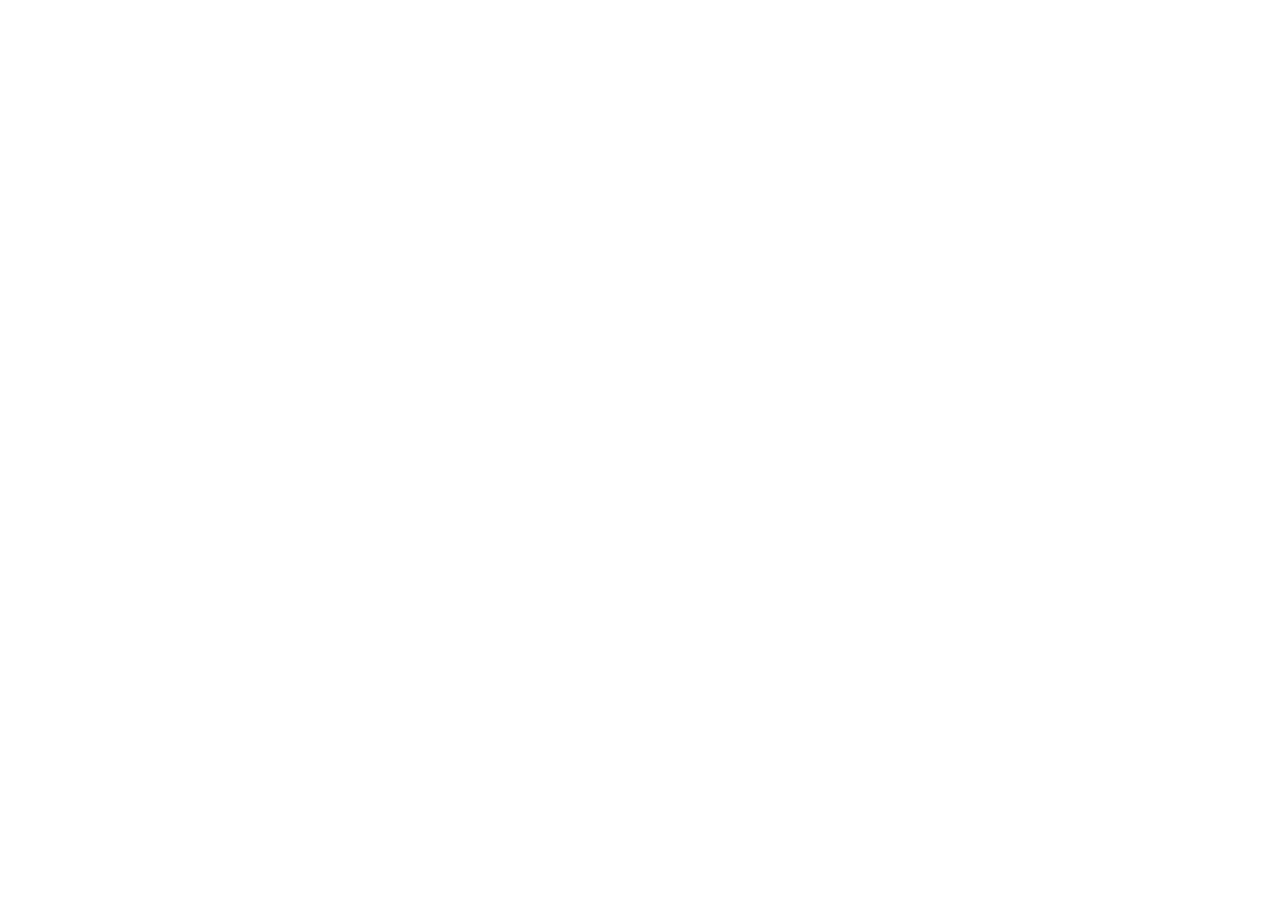
==== index.html @ 814e3331 "task snapshot 1abb7cf3-5ac6-4696-89cf-13df6f680835" ====
<!doctype html>
<html lang="zh-CN">
  <head>
    <meta charset="UTF-8" />
    <meta name="viewport" content="width=device-width, initial-scale=1.0" />
    <title>coder-app-name</title>
    <link
      rel="stylesheet"
      href="https://cdnjs.cloudflare.com/ajax/libs/font-awesome/6.4.0/css/all.min.css"
    />
    <style>
      /* 内联样式确保主题色立即生效，避免闪烁 */
      html,
      body {
        margin: 0;
        padding: 0;
        width: 100%;
        height: 100%;
      }
      html.light,
      html.light body {
        background-color: #ffffff !important;
        color: #000000;
      }
      html.dark,
      html.dark body {
        background-color: #1a1a1a !important;
        color: #ffffff;
      }
    </style>
    <script>
      // 在 React 加载前立即设置主题，避免闪烁
      (function () {
        const isInIframe = window.self !== window.top;

        function applyThemeToDOM(theme) {
          document.documentElement.classList.remove("light", "dark");
          document.documentElement.classList.add(theme);
          document.documentElement.setAttribute("data-theme", theme);
        }

        if (isInIframe) {
          // 监听父窗口主动推送的主题消息
          window.addEventListener("message", function (event) {
            if (event.data && typeof event.data.theme === "string") {
              const theme = event.data.theme;
              if (theme === "light" || theme === "dark") {
                applyThemeToDOM(theme);
              }
            }
          });
        } else {
          // 非 iframe 环境，使用默认 light 主题
          applyThemeToDOM("light");
        }
      })();
    </script>
      <script>
      (function () {
        if (window.self === window.top) return;
        var reported = {};
        window.addEventListener("error", function (event) {
          // 资源加载失败的 error 事件没有 message，此处仅上报 JS 运行时错误
          if (!event || !event.message) return;
          var key =
            event.message + "|" + (event.filename || "") + "|" + (event.lineno || 0);
          if (reported[key]) return; // 相同错误只上报一次，避免渲染循环刷屏
          reported[key] = true;
          try {
            window.parent.postMessage(
              {
                type: "sandbox-runtime-error",
                payload: {
                  message: String(event.message).slice(0, 500),
                  filename: event.filename || "",
                  lineno: event.lineno || 0,
                  colno: event.colno || 0,
                  stack:
                    event.error && event.error.stack
                      ? String(event.error.stack).slice(0, 2000)
                      : ""
                }
              },
              "*"
            );
          } catch (e) {
            /* 上报失败不影响页面运行 */
          }
        });
      })();
    </script>
  </head>
  <body>
    <div id="root"></div>
    <script type="module" src="/src/main.jsx"></script>
  </body>
</html>
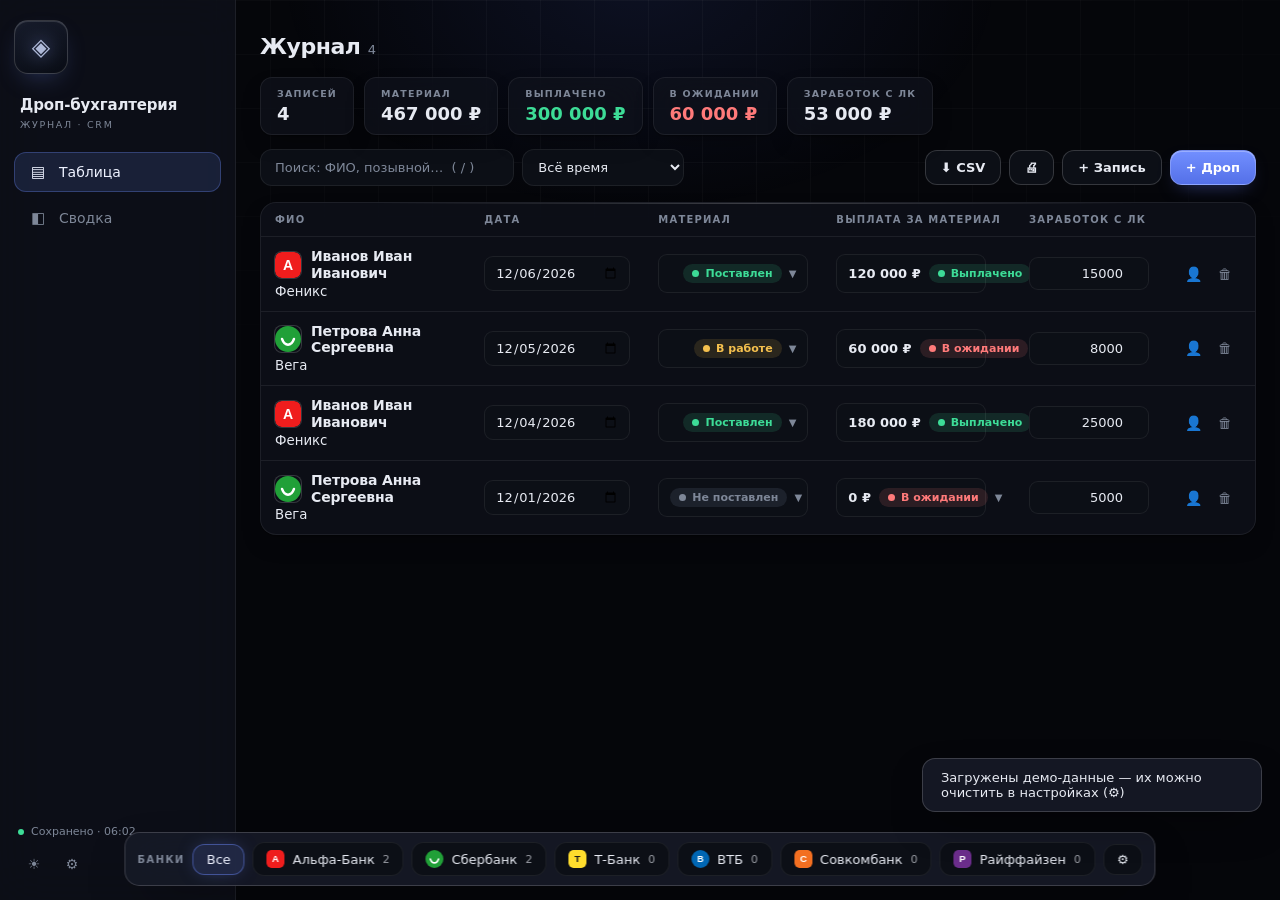
==== commit 2bb1e8b4: "task snapshot 3b0ef8f5-7a35-4649-995d-c5cd3f807c59" ====
--- a/index.html
+++ b/index.html
@@ -1,97 +1,21 @@
-<!doctype html>
-<html lang="zh-CN">
-  <head>
-    <meta charset="UTF-8" />
-    <meta name="viewport" content="width=device-width, initial-scale=1.0" />
-    <title>coder-app-name</title>
-    <link
-      rel="stylesheet"
-      href="https://cdnjs.cloudflare.com/ajax/libs/font-awesome/6.4.0/css/all.min.css"
-    />
-    <style>
-      /* 内联样式确保主题色立即生效，避免闪烁 */
-      html,
-      body {
-        margin: 0;
-        padding: 0;
-        width: 100%;
-        height: 100%;
-      }
-      html.light,
-      html.light body {
-        background-color: #ffffff !important;
-        color: #000000;
-      }
-      html.dark,
-      html.dark body {
-        background-color: #1a1a1a !important;
-        color: #ffffff;
-      }
-    </style>
-    <script>
-      // 在 React 加载前立即设置主题，避免闪烁
-      (function () {
-        const isInIframe = window.self !== window.top;
-
-        function applyThemeToDOM(theme) {
-          document.documentElement.classList.remove("light", "dark");
-          document.documentElement.classList.add(theme);
-          document.documentElement.setAttribute("data-theme", theme);
-        }
-
-        if (isInIframe) {
-          // 监听父窗口主动推送的主题消息
-          window.addEventListener("message", function (event) {
-            if (event.data && typeof event.data.theme === "string") {
-              const theme = event.data.theme;
-              if (theme === "light" || theme === "dark") {
-                applyThemeToDOM(theme);
-              }
-            }
-          });
-        } else {
-          // 非 iframe 环境，使用默认 light 主题
-          applyThemeToDOM("light");
-        }
-      })();
-    </script>
-      <script>
-      (function () {
-        if (window.self === window.top) return;
-        var reported = {};
-        window.addEventListener("error", function (event) {
-          // 资源加载失败的 error 事件没有 message，此处仅上报 JS 运行时错误
-          if (!event || !event.message) return;
-          var key =
-            event.message + "|" + (event.filename || "") + "|" + (event.lineno || 0);
-          if (reported[key]) return; // 相同错误只上报一次，避免渲染循环刷屏
-          reported[key] = true;
-          try {
-            window.parent.postMessage(
-              {
-                type: "sandbox-runtime-error",
-                payload: {
-                  message: String(event.message).slice(0, 500),
-                  filename: event.filename || "",
-                  lineno: event.lineno || 0,
-                  colno: event.colno || 0,
-                  stack:
-                    event.error && event.error.stack
-                      ? String(event.error.stack).slice(0, 2000)
-                      : ""
-                }
-              },
-              "*"
-            );
-          } catch (e) {
-            /* 上报失败不影响页面运行 */
-          }
-        });
-      })();
-    </script>
-  </head>
-  <body>
-    <div id="root"></div>
-    <script type="module" src="/src/main.jsx"></script>
-  </body>
+<!DOCTYPE html>
+<html lang="ru">
+<head>
+<meta charset="UTF-8">
+<meta name="viewport" content="width=device-width, initial-scale=1, viewport-fit=cover">
+<meta name="theme-color" media="(prefers-color-scheme: light)" content="#eef0f5">
+<meta name="theme-color" media="(prefers-color-scheme: dark)" content="#05060a">
+<title>Дроп-бухгалтерия</title>
+<link rel="icon" href="data:image/svg+xml,<svg xmlns='http://www.w3.org/2000/svg' viewBox='0 0 100 100'><text y='.9em' font-size='90'>◈</text></svg>">
+<script>
+// Redirect to the standalone app
+if (window.location.pathname === '/' || window.location.pathname === '/index.html') {
+  window.location.replace('/index-4.html');
+}
+</script>
+</head>
+<body>
+<div id="root"></div>
+<script type="module" src="/src/main.tsx"></script>
+</body>
 </html>
